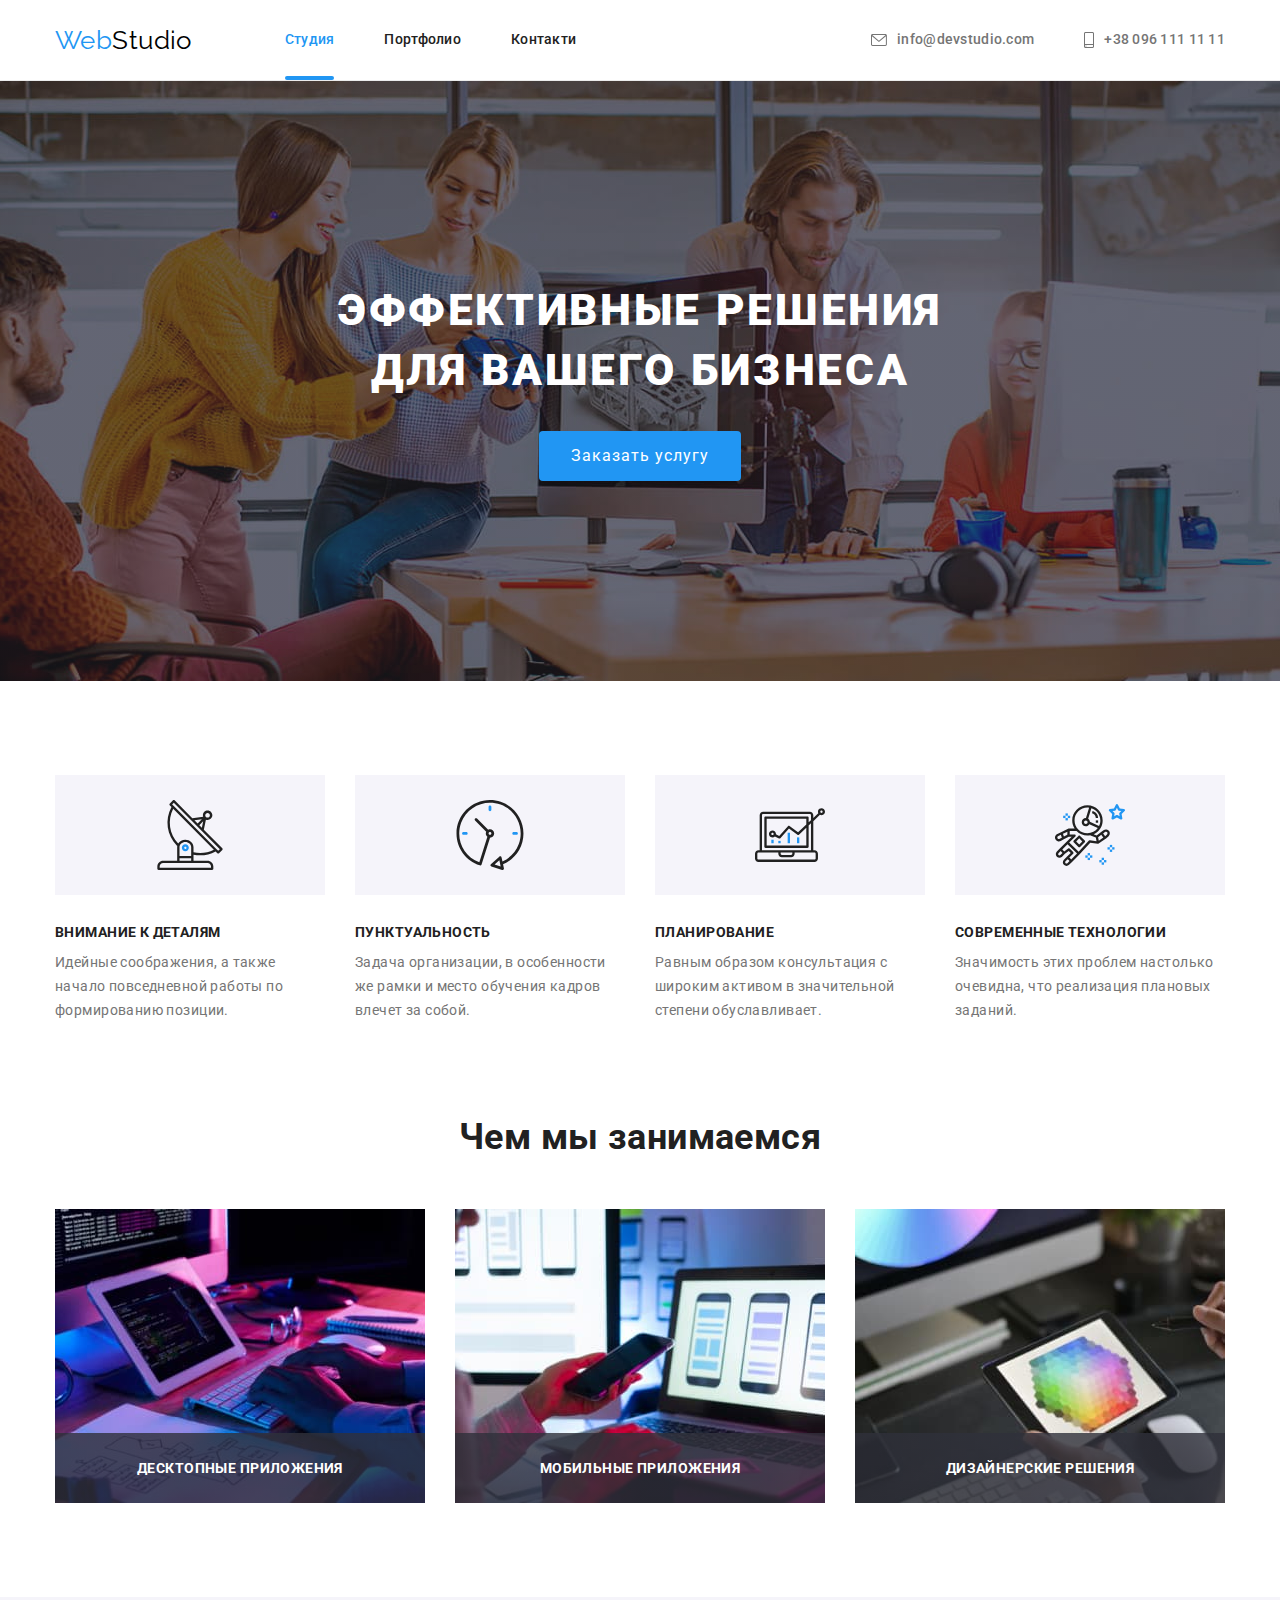
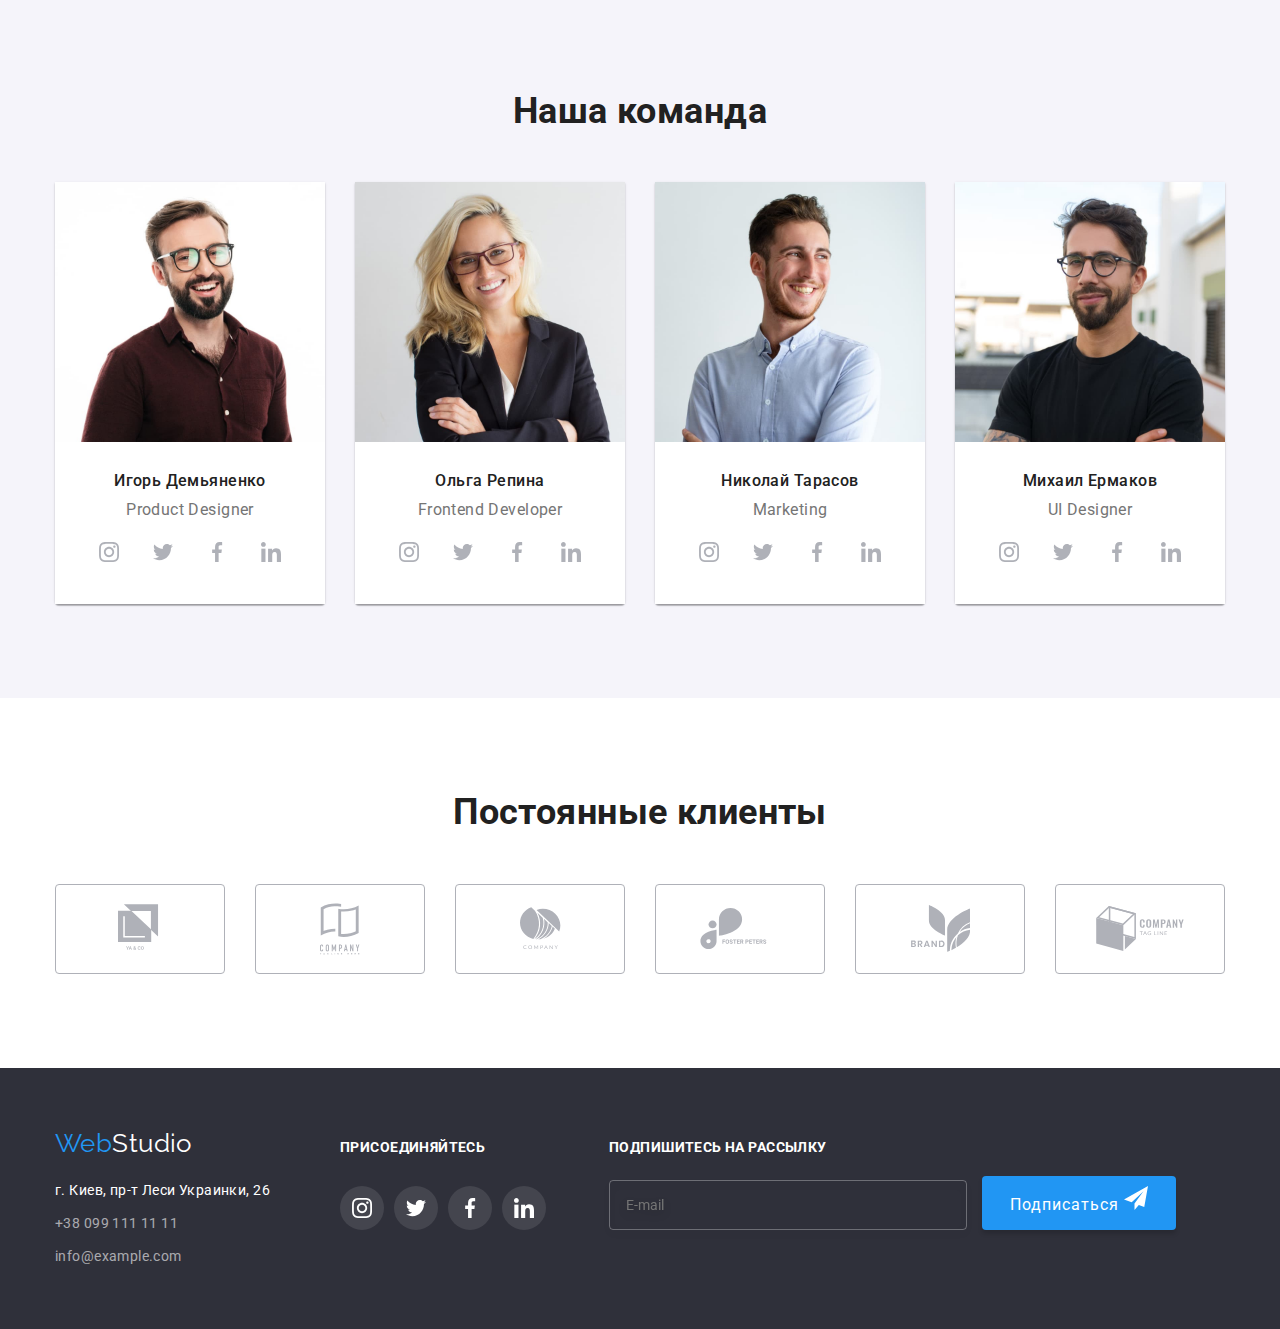
==== index.html @ 82720ec8 "ДЗ-6 проміжне" ====
<!DOCTYPE html>
<html lang="ru">
  <head>
    <meta charset="UTF-8" />
    <meta http-equiv="X-UA-Compatible" content="IE=edge" />
    <meta name="viewport" content="width=device-width, initial-scale=1.0" />
    <title>goit-markup-hw-01</title>
    <link rel="preconnect" href="https://fonts.gstatic.com" />
    <link
      href="https://fonts.googleapis.com/css2?family=Raleway:wght@700&family=Roboto:wght@400;500;700;900&display=swap"
      rel="stylesheet"
    />
    <link
      rel="stylesheet"
      href="https://cdnjs.cloudflare.com/ajax/libs/modern-normalize/1.0.0/modern-normalize.css"
    />
    <link rel="stylesheet" href="./css/styles.css" />
  </head>

  <body>
    <header class="header">
      <div class="container header-cont">
        <a href="./index.html" class="logo"
          >Web<span class="logo-span">Studio</span></a
        >
        <nav class="nav">
          <ul class="site-nav">
            <li class="item">
              <a href="./index.html" class="link current">Студия</a>
            </li>
            <li class="item">
              <a href="./portfolio.html" class="link">Портфолио</a>
            </li>
            <li class="item"><a href="" class="link">Контакти</a></li>
          </ul>
        </nav>
        <ul class="contacts-header">
          <li class="item">
            <a href="mailto:info@devstudio.com" class="mail">
              <svg class="icon-mail-svg" width="16" height="12">
                <use href="./images/svg/symbol-defs.svg#icon-mail"></use>
              </svg>
              info@devstudio.com</a
            >
          </li>
          <li class="item">
            <a href="tel:+380961111111" class="tel">
              <svg class="icon-tel-svg" width="10" height="16">
                <use href="./images/svg/symbol-defs.svg#icon-phone"></use>
              </svg>
              +38 096 111 11 11</a
            >
          </li>
        </ul>
      </div>
    </header>
    <main>
      <!--секція герой-->
      <section class="hero">
        <div class="container hero-cont">
          <h1 class="hero-title">Эффективные решения для вашего бизнеса</h1>
          <button type="button" class="button hero-btn" data-modal-open>
            Заказать услугу
          </button>
        </div>
      </section>
      <!--секція принципи роботи-->
      <section class="section principles">
        <div class="container">
          <h2 class="hidden">Принципы работы</h2>
          <ul class="principles-list">
            <li class="item anthena">
              <h3 class="section-title">Внимание к деталям</h3>
              <p>
                Идейные соображения, а также начало повседневной работы по
                формированию позиции.
              </p>
            </li>
            <li class="item clock-icon">
              <h3 class="section-title">Пунктуальность</h3>
              <p>
                Задача организации, в особенности же рамки и место обучения
                кадров влечет за собой.
              </p>
            </li>
            <li class="item diagram-icon">
              <h3 class="section-title">Планирование</h3>
              <p>
                Равным образом консультация с широким активом в значительной
                степени обуславливает.
              </p>
            </li>
            <li class="item astronaut-icon">
              <h3 class="section-title">Современные технологии</h3>
              <p>
                Значимость этих проблем настолько очевидна, что реализация
                плановых заданий.
              </p>
            </li>
          </ul>
        </div>
      </section>
      <!--секція перелік послуг-->
      <section class="section about">
        <div class="container about-cont">
          <h2 class="section-title">Чем мы занимаемся</h2>
          <ul class="list-about">
            <li class="item">
              <img
                src="./images/box-1.jpg"
                width="370"
                height="294"
                alt="Написання коду"
              />
              <div class="overlay">
                <h3 class="img-title">Десктопные приложения</h3>
              </div>
            </li>
            <li class="item">
              <img
                src="./images/box-2.jpg"
                width="370"
                height="294"
                alt="Дизайн екранів"
              />
              <div class="overlay">
                <h3 class="img-title">Мобильные приложения</h3>
              </div>
            </li>
            <li class="item">
              <img
                src="./images/box-3.jpg"
                width="370"
                height="294"
                alt="Оформлення кольором"
              />
              <div class="overlay">
                <h3 class="img-title">Дизайнерские решения</h3>
              </div>
            </li>
          </ul>
        </div>
      </section>
      <!--секція команда-->
      <section class="section-team">
        <div class="container">
          <h2 class="section-title">Наша команда</h2>
          <ul class="team-list">
            <li class="item">
              <img
                src="./images/img-1.jpg"
                width="270"
                height="260"
                alt="Игорь Демьяненко"
              />
              <div class="team-label">
                <h3 class="section-title team-title">Игорь Демьяненко</h3>
                <p lang="en">Product Designer</p>
                <ul class="list social-icons">
                  <li class="social-icons-item">
                    <a
                      href=""
                      class="social-icons-link"
                      target="_blank"
                      rel="noopener noreferrer"
                    >
                      <svg class="social-icons-svg">
                        <use
                          href="./images/svg/symbol-defs.svg#icon-instagram"
                        ></use>
                      </svg>
                    </a>
                  </li>
                  <li class="social-icons-item">
                    <a
                      href=""
                      class="social-icons-link"
                      target="_blank"
                      rel="noopener noreferrer"
                    >
                      <svg class="social-icons-svg">
                        <use
                          href="./images/svg/symbol-defs.svg#icon-twitter"
                        ></use>
                      </svg>
                    </a>
                  </li>
                  <li class="social-icons-item">
                    <a
                      href=""
                      class="social-icons-link"
                      target="_blank"
                      rel="noopener noreferrer"
                    >
                      <svg class="social-icons-svg">
                        <use
                          href="./images/svg/symbol-defs.svg#icon-facebook"
                        ></use>
                      </svg>
                    </a>
                  </li>
                  <li class="social-icons-item">
                    <a
                      href=""
                      class="social-icons-link"
                      target="_blank"
                      rel="noopener noreferrer"
                    >
                      <svg class="social-icons-svg">
                        <use
                          href="./images/svg/symbol-defs.svg#icon-linkedin"
                        ></use>
                      </svg>
                    </a>
                  </li>
                </ul>
              </div>
            </li>
            <li class="item">
              <img
                src="./images/img-2.jpg"
                width="270"
                height="260"
                alt="Ольга Репина"
              />
              <div class="team-label">
                <h3 class="section-title team-title">Ольга Репина</h3>
                <p lang="en">Frontend Developer</p>
                <ul class="list social-icons">
                  <li class="social-icons-item">
                    <a
                      href=""
                      class="social-icons-link"
                      target="_blank"
                      rel="noopener noreferrer"
                    >
                      <svg class="social-icons-svg">
                        <use
                          href="./images/svg/symbol-defs.svg#icon-instagram"
                        ></use>
                      </svg>
                    </a>
                  </li>
                  <li class="social-icons-item">
                    <a
                      href=""
                      class="social-icons-link"
                      target="_blank"
                      rel="noopener noreferrer"
                    >
                      <svg class="social-icons-svg">
                        <use
                          href="./images/svg/symbol-defs.svg#icon-twitter"
                        ></use>
                      </svg>
                    </a>
                  </li>
                  <li class="social-icons-item">
                    <a
                      href=""
                      class="social-icons-link"
                      target="_blank"
                      rel="noopener noreferrer"
                    >
                      <svg class="social-icons-svg">
                        <use
                          href="./images/svg/symbol-defs.svg#icon-facebook"
                        ></use>
                      </svg>
                    </a>
                  </li>
                  <li class="social-icons-item">
                    <a
                      href=""
                      class="social-icons-link"
                      target="_blank"
                      rel="noopener noreferrer"
                    >
                      <svg class="social-icons-svg">
                        <use
                          href="./images/svg/symbol-defs.svg#icon-linkedin"
                        ></use>
                      </svg>
                    </a>
                  </li>
                </ul>
              </div>
            </li>
            <li class="item">
              <img
                src="./images/img-3.jpg"
                width="270"
                height="260"
                alt="Николай Тарасов"
              />
              <div class="team-label">
                <h3 class="section-title team-title">Николай Тарасов</h3>
                <p lang="en">Marketing</p>
                <ul class="list social-icons">
                  <li class="social-icons-item">
                    <a
                      href=""
                      class="social-icons-link"
                      target="_blank"
                      rel="noopener noreferrer"
                    >
                      <svg class="social-icons-svg">
                        <use
                          href="./images/svg/symbol-defs.svg#icon-instagram"
                        ></use>
                      </svg>
                    </a>
                  </li>
                  <li class="social-icons-item">
                    <a
                      href=""
                      class="social-icons-link"
                      target="_blank"
                      rel="noopener noreferrer"
                    >
                      <svg class="social-icons-svg">
                        <use
                          href="./images/svg/symbol-defs.svg#icon-twitter"
                        ></use>
                      </svg>
                    </a>
                  </li>
                  <li class="social-icons-item">
                    <a
                      href=""
                      class="social-icons-link"
                      target="_blank"
                      rel="noopener noreferrer"
                    >
                      <svg class="social-icons-svg">
                        <use
                          href="./images/svg/symbol-defs.svg#icon-facebook"
                        ></use>
                      </svg>
                    </a>
                  </li>
                  <li class="social-icons-item">
                    <a
                      href=""
                      class="social-icons-link"
                      target="_blank"
                      rel="noopener noreferrer"
                    >
                      <svg class="social-icons-svg">
                        <use
                          href="./images/svg/symbol-defs.svg#icon-linkedin"
                        ></use>
                      </svg>
                    </a>
                  </li>
                </ul>
              </div>
            </li>
            <li class="item">
              <img
                src="./images/img-4.jpg"
                width="270"
                height="260"
                alt="Михаил Ермаков"
              />
              <div class="team-label">
                <h3 class="section-title team-title">Михаил Ермаков</h3>
                <p lang="en">UI Designer</p>
                <ul class="list social-icons">
                  <li class="social-icons-item">
                    <a
                      href=""
                      class="social-icons-link"
                      target="_blank"
                      rel="noopener noreferrer"
                    >
                      <svg class="social-icons-svg">
                        <use
                          href="./images/svg/symbol-defs.svg#icon-instagram"
                        ></use>
                      </svg>
                    </a>
                  </li>
                  <li class="social-icons-item">
                    <a
                      href=""
                      class="social-icons-link"
                      target="_blank"
                      rel="noopener noreferrer"
                    >
                      <svg class="social-icons-svg">
                        <use
                          href="./images/svg/symbol-defs.svg#icon-twitter"
                        ></use>
                      </svg>
                    </a>
                  </li>
                  <li class="social-icons-item">
                    <a
                      href=""
                      class="social-icons-link"
                      target="_blank"
                      rel="noopener noreferrer"
                    >
                      <svg class="social-icons-svg">
                        <use
                          href="./images/svg/symbol-defs.svg#icon-facebook"
                        ></use>
                      </svg>
                    </a>
                  </li>
                  <li class="social-icons-item">
                    <a
                      href=""
                      class="social-icons-link"
                      target="_blank"
                      rel="noopener noreferrer"
                    >
                      <svg class="social-icons-svg">
                        <use
                          href="./images/svg/symbol-defs.svg#icon-linkedin"
                        ></use>
                      </svg>
                    </a>
                  </li>
                </ul>
              </div>
            </li>
          </ul>
        </div>
      </section>
      <!--партнери-->
      <section class="partners">
        <div class="container partners-cont">
          <h2 class="section-title">Постоянные клиенты</h2>
          <ul class="partners-list">
            <li class="item">
              <a href="" class="partners-list-link">
                <svg class="icon-partners" width="44.27" height="49.23">
                  <use href="./images/svg/symbol-defs.svg#icon-logo-1"></use>
                </svg>
              </a>
            </li>
            <li class="item">
              <a href="" class="partners-list-link">
                <svg class="icon-partners" width="40" height="52">
                  <use href="./images/svg/symbol-defs.svg#icon-logo-2"></use>
                </svg>
              </a>
            </li>
            <li class="item">
              <a href="" class="partners-list-link">
                <svg class="icon-partners" width="41" height="42.6">
                  <use href="./images/svg/symbol-defs.svg#icon-logo-3"></use>
                </svg>
              </a>
            </li>
            <li class="item">
              <a href="" class="partners-list-link">
                <svg class="icon-partners" width="79.66" height="42.02">
                  <use href="./images/svg/symbol-defs.svg#icon-logo-4"></use>
                </svg>
              </a>
            </li>
            <li class="item">
              <a href="" class="partners-list-link">
                <svg class="icon-partners" width="59" height="47">
                  <use href="./images/svg/symbol-defs.svg#icon-logo-5"></use>
                </svg>
              </a>
            </li>
            <li class="item">
              <a href="" class="partners-list-link">
                <svg class="icon-partners" width="88.48" height="45.44">
                  <use href="./images/svg/symbol-defs.svg#icon-logo-6"></use>
                </svg>
              </a>
            </li>
          </ul>
        </div>
      </section>
    </main>
    <!--футер-->
    <footer class="footer">
      <div class="container footer-cont">
        <div>
          <a href="./index.html" class="logo footer-logo"
            >Web<span class="logo-span-footer">Studio</span></a
          >
          <address class="address">
            <ul class="address-list">
              <li class="item">
                <a
                  href="https://goo.gl/maps/Q8eix4cUSPxJvjgE8"
                  target="_blank"
                  rel="noopener noreferrer"
                  class="address-link office"
                  >г. Киев, пр-т Леси Украинки, 26</a
                >
              </li>
              <li class="item">
                <a href="tel:+380991111111" class="address-link"
                  >+38 099 111 11 11</a
                >
              </li>
              <li class="item">
                <a href="mailto:info@example.com" class="address-link"
                  >info@example.com</a
                >
              </li>
            </ul>
          </address>
        </div>
        <div>
          <p class="join-us">присоединяйтесь</p>
          <ul class="list social-icons socialmedia">
            <li class="social-icons-item">
              <a
                href=""
                class="social-icons-link"
                target="_blank"
                rel="noopener noreferrer"
              >
                <svg class="sm-icons-svg">
                  <use href="./images/svg/symbol-defs.svg#icon-instagram"></use>
                </svg>
              </a>
            </li>
            <li class="social-icons-item">
              <a
                href=""
                class="social-icons-link"
                target="_blank"
                rel="noopener noreferrer"
              >
                <svg class="sm-icons-svg">
                  <use href="./images/svg/symbol-defs.svg#icon-twitter"></use>
                </svg>
              </a>
            </li>
            <li class="social-icons-item">
              <a
                href=""
                class="social-icons-link"
                target="_blank"
                rel="noopener noreferrer"
              >
                <svg class="sm-icons-svg">
                  <use href="./images/svg/symbol-defs.svg#icon-facebook"></use>
                </svg>
              </a>
            </li>
            <li class="social-icons-item">
              <a
                href=""
                class="social-icons-link"
                target="_blank"
                rel="noopener noreferrer"
              >
                <svg class="sm-icons-svg">
                  <use href="./images/svg/symbol-defs.svg#icon-linkedin"></use>
                </svg>
              </a>
            </li>
          </ul>
        </div>
        <div class="subscribe">
          <form
            class="subscribe-form"
            name="join_us_form"
            autocomplete="on"
            novalidate
          >
            <label class="subscribe-label join-us" for="e-mail" id="email"
              >Подпишитесь на рассылку</label
            >
            <div>
              <input
                class="subscribe-input"
                type="email"
                name="email"
                placeholder="E-mail"
              />

              <button type="submit" class="button hero-btn send-btn">
                Подписаться
                <svg class="send-svg">
                  <use href="./images/svg/symbol-defs.svg#icon-send"></use>
                </svg>
              </button>
            </div>
          </form>
        </div>
      </div>
    </footer>
    <div class="backdrop is-hidden" data-modal>
      <div class="modal">
        <form class="modal-form" name="order_form" autocomplete="on" novalidate>
          <button class="modal-btn-close" data-modal-close>
            <svg class="close-icons-svg">
              <use href="./images/svg/symbol-defs.svg#icon-close-black"></use>
            </svg>
          </button>

          <h3 class="modal-title">Оставьте свои данные, мы вам перезвоним</h3>
          <label class="modal-label" id="user_name"> Имя </label>
          <svg class="modal-icons-svg name-svg">
            <use href="./images/svg/symbol-defs.svg#icon-person"></use>
          </svg>
          <input type="text" name="user_name" />
          <label class="modal-label" id="tel_form"> Телефон </label>
          <input type="tel" name="tel_form" pattern="[0-9]{10}" />

          <svg class="modal-icons-svg phone-modal">
            <use href="./images/svg/symbol-defs.svg#icon-phone-modal"></use>
          </svg>

          <label class="modal-label" id="email_form"> Почта </label>
          <input type="email" name="email_form" />
          <svg class="modal-icons-svg mail-modal">
            <use href="./images/svg/symbol-defs.svg#icon-mail-modal"></use>
          </svg>

          <label class="modal-label" id="text_form"> Комментарий </label>
          <textarea
            name="text_form"
            placeholder="Введите текст"
            class="textarea"
          ></textarea>

          <svg class="check-icons-svg">
            <use href="./images/svg/symbol-defs.svg#icon-check"></use>
          </svg>
          <input type="checkbox" />
          <p>Соглашаюсь с рассылкой и принимаю</p>
          <a href="" target="_blank" rel="noopener noreferrer"
            >Условия договора</a
          >

          <button type="submit" class="button hero-btn">Отправить</button>
        </form>
      </div>
    </div>
    <script src="./modal.js"></script>
  </body>
</html>
---- css/styles.css ----
/* основний колір фону #ffffff*/
/*  колір тексту заголовків #212121 */
/*  колір тексту абзаців #757575 */
/* акцентні кольори: блакитний- #2196F3; білий-#FFFFFF */
/* футер - background: #2F303A; */
/* команда, кнопки фільтру- background: #F5F4FA */
/* рамки- border: 1px solid #EEEEEE; */
/*герой - background: #C4C4C4;*/
:root {
  --primary-text-color: #757575;
  --hero-bg-color: #c4c4c4;
  --title-text-color: #212121;
  --accent-color: #2196f3;
  --white-color: #ffffff;
  --secondary-bg-color: #f5f4fa;
  --darck-bg-color: #2f303a;
  --icon-color: #afb1b8;

  --main-font: "Roboto", sans-serif;
  --logo-font: "Raleway", sans-serif;
}

html {
  box-sizing: border-box;
}
*,
* ::before,
* ::after {
  box-sizing: inherit;
}
body {
  background: var(--white-color);
  color: var(--primary-text-color);
  font-family: var(--main-font);
  font-size: 14px;
  line-height: 1.71;
  letter-spacing: 0.03em;
  margin: 0;
}
ul {
  list-style: none;
}
button {
  cursor: pointer;
}
h1,
h2,
h3,
h4,
h5,
h6,
p,
ul {
  margin: 0;
}
img {
  display: block;
  max-width: 100%;
  height: auto;
}
.hidden {
  visibility: hidden;
  height: 0;
}
.container {
  width: 1200px;
  padding-right: 15px;
  padding-left: 15px;
  margin-left: auto;
  margin-right: auto;
}
/* site-nav */

.header {
  border: 1px solid #ececec;
  border-top: none;
  border-left: none;
  border-right: none;
}
.header-cont {
  align-items: center;
}

.header-cont,
.site-nav {
  display: flex;
}
.site-nav,
.contacts-header {
  padding-inline-start: 0px;
}

.site-nav .link {
  display: block;
  padding-top: 32px;
  padding-bottom: 32px;
  position: relative;

  transition: color 250ms cubic-bezier(0.4, 0, 0.2, 1);

  color: var(--title-text-color);
  text-decoration: none;
  font-weight: 500;
  font-size: 14px;
  line-height: 1.14;
  letter-spacing: 0.02em;
}
.site-nav .link:hover,
.site-nav .link:focus {
  color: var(--accent-color);
}
.site-nav .link.current::after {
  content: "";
  display: block;
  width: 100%;
  height: 4px;
  position: absolute;
  left: 0;
  bottom: 0;
  background: var(--accent-color);
  border-radius: 2px;
}
.site-nav .link.current {
  color: var(--accent-color);
}
.site-nav .item + .item,
.contacts-header .item + .item {
  margin-left: 50px;
}
.logo {
  padding-top: 24px;
  padding-bottom: 24px;
  margin-right: 93px;
  display: block;

  font-family: var(--logo-font);
  font-size: 26px;
  line-height: 1.19;
  color: var(--accent-color);
  text-decoration: none;
}
.logo-span {
  color: #000000;
}
.contacts-header {
  display: flex;
  margin-left: auto;
}

.mail,
.tel {
  display: flex;
  align-items: center;
  padding-top: 32px;
  padding-bottom: 32px;

  transition: color 250ms cubic-bezier(0.4, 0, 0.2, 1);

  color: var(--primary-text-color);
  text-decoration: none;
  font-weight: 500;
  font-size: 14px;
  line-height: 1.14;
  letter-spacing: 0.02em;
}
.tel:hover,
.tel:focus,
.mail:hover,
.mail:focus {
  color: var(--accent-color);
}

.icon-tel-svg,
.icon-mail-svg {
  object-position: bottom;
  margin-right: 10px;
  fill: currentColor;
}
/* hero */

.hero {
  padding-top: 200px;
  padding-bottom: 200px;

  margin-left: auto;
  margin-right: auto;

  background: var(--hero-bg-color);
  color: var(--white-color);
  text-align: center;

  max-width: 1600px;
  height: 600px;

  background-image: linear-gradient(
      rgba(47, 48, 58, 0.4),
      rgba(47, 48, 58, 0.4)
    ),
    url(../images/bg-img/hero-img.jpg);
  background-repeat: no-repeat;
  background-position: center;
}

/*.hero-cont {
  align-items: center;
}*/

.hero-title {
  width: 696px;
  margin-left: auto;
  margin-right: auto;
  margin-bottom: 30px;

  font-weight: 900;
  font-size: 44px;
  line-height: 1.36;
  letter-spacing: 0.06em;
  text-transform: uppercase;
}
.hero-btn {
  margin-left: auto;
  margin-right: auto;

  border: none;
  border-radius: 4px;
  overflow: hidden;
  box-shadow: 0px 4px 4px rgba(0, 0, 0, 0.15);
  padding: 10px 32px;

  background-color: var(--accent-color);
  font-size: 16px;
  line-height: 1.87;
  text-align: center;
  letter-spacing: 0.06em;
  color: var(--white-color);
}
/* main */

.section-title {
  margin-bottom: 50px;

  color: var(--title-text-color);
  font-size: 36px;
  line-height: 1.16;
  text-align: center;
}

/* section-principles*/
.principles {
  padding-top: 94px;
  padding-bottom: 94px;
}

.principles .section-title {
  margin-bottom: 10px;

  font-size: 14px;
  line-height: 1.14;
  text-transform: uppercase;
  text-align: left;
}
.principles-list {
  display: flex;
  padding-inline-start: 0px;
}
.principles-list .item {
  width: 270px;
}
.principles-list .item + .item {
  margin-left: 30px;
}

.principles-list .item::before {
  content: "";
  display: block;

  background-size: contain;
  background-position: center;
  background-repeat: no-repeat;
  width: 270px;
  height: 120px;
  background-size: 70px;
  margin-bottom: 30px;
  background-color: var(--secondary-bg-color);
}
.anthena::before {
  background-image: url(../images/svg/antenna-icon.svg);
}
.clock-icon::before {
  background-image: url(../images/svg/clock-icon.svg);
}

.diagram-icon::before {
  background-image: url(../images/svg/diagram-icon.svg);
}
.astronaut-icon::before {
  background-image: url(../images/svg/astronaut-icon.svg);
}
/* section-about*/
.about {
  padding-top: 0;
  padding-bottom: 94px;
}
.list-about {
  display: flex;
  padding-inline-start: 0px;
}

.list-about .item + .item {
  margin-left: 30px;
}
.list-about .item {
  position: relative;
}
.img-title {
  padding-top: 27px;
  padding-bottom: 27px;

  font-weight: bold;
  font-size: 14px;
  line-height: 16px;
  text-align: center;
  letter-spacing: 0.03em;
  text-transform: uppercase;

  color: #ffffff;
}
.overlay {
  display: flex;
  align-items: center;
  justify-content: center;
  position: absolute;
  bottom: 0;
  left: 0;

  background: linear-gradient(rgba(47, 48, 58, 0.8), rgba(47, 48, 58, 0.8));

  width: 100%;
  height: 70px;
}
/* section-team */
.section-team {
  padding-top: 94px;
  padding-bottom: 94px;

  background-color: var(--secondary-bg-color);
  font-size: 16px;
  line-height: 1.18;
  text-align: center;
}
.team-list {
  display: flex;
  padding-inline-start: 0px;
}
.team-list .item {
  width: 270px;
  box-shadow: 0px 1px 3px rgba(0, 0, 0, 0.12), 0px 1px 1px rgba(0, 0, 0, 0.14),
    0px 2px 1px rgba(0, 0, 0, 0.2);
  border-radius: 0px 0px 4px 4px;
}

.team-list .item + .item {
  margin-left: 30px;
}
.team-title {
  margin-bottom: 10px;

  font-weight: 500;
  font-size: 16px;
  line-height: 1.18;
}
.team-list .section-title {
  margin-bottom: 10px;
}
.team-label {
  padding: 30px;

  background-color: var(--white-color);
}
.social-icons {
  display: inline-flex;
  padding-left: 0;
  margin-top: 10px;
}

.social-icons-item:not(:last-child) {
  margin-right: 10px;
}

.social-icons-link {
  display: flex;
  align-items: center;
  justify-content: center;
  width: 44px;
  height: 44px;
  border-radius: 50%;
  color: var(--icon-color);

  transition: background-color 250ms cubic-bezier(0.4, 0, 0.2, 1),
    color 250ms cubic-bezier(0.4, 0, 0.2, 1);
}
.social-icons-link:hover,
.social-icons-link:focus {
  background-color: var(--accent-color);
  color: var(--white-color);
}

/*.social-icons-link:hover .social-icons-svg,
.social-icons-link:focus .social-icons-svg {
  fill: var(--white-color);
}*/

.social-icons-svg {
  width: 20px;
  height: 20px;
  fill: currentColor;
}

/*partners*/
.partners {
  padding-top: 94px;
  padding-bottom: 94px;
}

.partners-list {
  display: flex;
  justify-content: center;
  padding-left: 0;
  align-items: center;
}

.partners-list .item:not(:last-child) {
  margin-right: 30px;
}

.partners-list-link {
  display: flex;
  align-items: center;
  justify-content: center;
  border: 1px solid var(--icon-color);
  box-sizing: border-box;
  border-radius: 4px;
  width: 170px;
  height: 90px;

  color: var(--icon-color);

  transition: color 250ms cubic-bezier(0.4, 0, 0.2, 1),
    border-color 250ms cubic-bezier(0.4, 0, 0.2, 1);
}

/*.partners-list-link:hover .icon-partners,
.partners-list-link:focus .icon-partners {
  fill: var(--accent-color);
}*/

.partners-list-link:hover,
.partners-list-link:focus {
  border-color: var(--accent-color);
  color: var(--accent-color);
}
/*.icon-partners {
  fill: var(--icon-color);
}*/
.icon-partners {
  fill: currentColor;
}
/* footer */
.footer-cont {
  display: flex;
  align-items: baseline;
}
.footer {
  padding-top: 60px;
  padding-bottom: 60px;

  background-color: var(--darck-bg-color);
}
.footer-logo {
  margin-right: 0;
  padding-top: 0px;
  padding-bottom: 0px;
}
.logo-span-footer {
  color: var(--white-color);
}
.address-list {
  display: flex;
  flex-direction: column;
  align-items: left;
  padding-left: 0;
  margin-top: 20px;
}
.address-list .item {
  margin-bottom: 9px;
}
.address-list .item:last-child {
  margin-bottom: 0px;
}
.address-list .address-link {
  color: rgba(255, 255, 255, 0.6);
  font-style: normal;
  text-decoration: none;
}
.address-link.office {
  color: var(--white-color);
}
.address-link {
  transition: color 250ms cubic-bezier(0.4, 0, 0.2, 1);
}
.address-link:hover,
.address-link:focus {
  color: var(--accent-color);
}
.socialmedia {
  margin-left: 70px;
  margin-right: 63px;
  padding-left: 0;
}
.socialmedia .social-icons-link {
  background-color: rgba(255, 255, 255, 0.1);
  transition: background-color 250ms cubic-bezier(0.4, 0, 0.2, 1);
}
.socialmedia .social-icons-link:hover,
.socialmedia .social-icons-link:focus {
  background-color: var(--accent-color);
}
.socialmedia .sm-icons-svg {
  fill: var(--white-color);
  width: 20px;
  height: 20px;
}

.join-us {
  margin-left: 70px;
  padding-left: 0;
  margin-bottom: 20px;

  font-weight: bold;
  font-size: 14px;
  line-height: 1.14;
  text-transform: uppercase;
  font-style: normal;
  color: var(--white-color);
}
.subscribe-input {
  width: 358px;
  height: 50px;
  margin: 0;
  margin-right: 12px;
  padding: 15px 16px 15px 16px;
  min-width: 358px;

  background: transparent;

  border: 1px solid rgba(255, 255, 255, 0.3);
  box-sizing: border-box;
  filter: drop-shadow(0px 4px 4px rgba(0, 0, 0, 0.15));
  border-radius: 4px;
}

.subscribe-label {
  margin-left: 0;
  display: flex;
  justify-content: space-between;
  align-items: center;
}
.send-btn {
  align-items: center;
  padding: 10px 28px 10px 28px;
}
.send-svg {
  object-position: bottom;
  width: 24px;
  height: 24px;
}
/* portfoio page */
.portfolio {
  font-size: 16px;
  line-height: 1.87;

  padding-top: 94px;
  padding-bottom: 94px;
}
.portfolio .section-title {
  text-align: left;
  font-size: 18px;
  line-height: 2;
  letter-spacing: 0.06em;
  font-style: normal;
  text-decoration: none;
}
.filter-list {
  display: flex;
  justify-content: center;
  margin-bottom: 50px;
  padding-left: 0;
}

.filter-list .item + .item {
  margin-left: 8px;
}

.filter-btn {
  border: none;
  border-radius: 4px;
  overflow: hidden;
  box-shadow: none;
  padding: 6px 22px;

  transition: background-color 250ms cubic-bezier(0.4, 0, 0.2, 1),
    color 250ms cubic-bezier(0.4, 0, 0.2, 1),
    box-shadow 250ms cubic-bezier(0.4, 0, 0.2, 1);

  color: var(--title-text-color);
  background: var(--secondary-bg-color);
  font-weight: 500;
  line-height: 1.62;
  text-align: center;
}
.filter-btn:hover,
.filter-btn:focus {
  background-color: var(--accent-color);
  color: var(--white-color);
  box-shadow: 0px 3px 1px rgba(0, 0, 0, 0.1), 0px 1px 2px rgba(0, 0, 0, 0.08),
    0px 2px 2px rgba(0, 0, 0, 0.12);
}
.all {
  background-color: var(--accent-color);
  color: var(--white-color);
}
.portfolio-list {
  display: flex;
  flex-wrap: wrap;
  padding-left: 0;
  margin-right: -30px;
  margin-bottom: -30px;
}
.flex-element {
  margin-right: 30px;
  margin-bottom: 30px;
  flex-basis: calc (100% / 3 - 30px);
  width: 370px;
  border: 1px solid #eeeeee;
}
.flex-element:nth-child(3n) {
  margin-right: 0px;
}

.flex-element:nth-last-child(-n + 3) {
  margin-bottom: 0px;
}
.portfolio-link {
  display: block;

  position: relative;

  transition: box-shadow 250ms cubic-bezier(0.4, 0, 0.2, 1);

  font-style: normal;
  text-decoration: none;
  color: var(--primary-text-color);
}
.portfolio-link:hover,
.portfolio-link:focus {
  box-shadow: 0px 1px 1px rgba(0, 0, 0, 0.12), 0px 4px 4px rgba(0, 0, 0, 0.06),
    1px 4px 6px rgba(0, 0, 0, 0.16);
}
.label {
  padding: 20px 24px;
}

.portfolio-list .section-title {
  margin-bottom: 4px;
}

.portfolio-list img {
  display: block;
}

.pf-overlay {
  position: relative;
  overflow: hidden;
}

.text-overlay {
  display: block;
  position: absolute;
  opacity: 0;
  top: 0;
  left: 0;
  transform: translateY(100%);
  transition: transform 250ms ease;

  width: 100%;
  height: 294px;
  padding: 63px 24px;

  font-size: 18px;
  line-height: 1.56;
  letter-spacing: 0.03em;

  color: var(--white-color);
  background-color: rgba(33, 150, 243, 0.9);
}

.portfolio-link:hover .text-overlay,
.portfolio-link:focus .text-overlay {
  opacity: 1;
  transform: translateY(0);
}
.backdrop {
  position: fixed;
  top: 0;
  left: 0;
  width: 100%;
  height: 100%;
  overflow: auto;
  background-color: rgba(0, 0, 0, 0.2);

  transition-duration: 1500ms;
  transition-timing-function: cubic-bezier(0.4, 0, 0.2, 1);
}

.is-hidden {
  opacity: 0;
  visibility: hidden;
  pointer-events: none;
}

.modal {
  display: flex;
  position: absolute;
  top: 50%;
  left: 50%;
  transform: translate(-50%, -50%);
  width: 100%;
  max-width: 528px;
  min-height: 581px;
  background-color: var(--white-color);
  box-shadow: 0px 1px 3px rgba(0, 0, 0, 0.12), 0px 1px 1px rgba(0, 0, 0, 0.14),
    0px 2px 1px rgba(0, 0, 0, 0.2);
  border-radius: 4px;
}

.modal-form {
  display: flex;
  flex-direction: column;
}
.modal-title {
  margin-bottom: 12px;
  font-weight: bold;
  font-size: 20px;
  line-height: 1.15;
  letter-spacing: 0.03em;
  text-align: center;
  color: var(--title-text-color);
}
.modal-btn-close {
  position: absolute;
  top: 8px;
  right: 8px;
  width: 30px;
  height: 30px;
  border-radius: 50%;
  background: var(--white-color);
  border: 1px solid rgba(0, 0, 0, 0.1);
  display: flex;
  align-items: center;
  justify-content: center;
}
.close-icons-svg {
  object-position: bottom;
  fill: #000000;
  width: 18px;
  height: 18px;
}

.modal-icons-svg {
  fill: var(--title-text-color);
}

.modal-label {
  margin-bottom: 4px;
  font-weight: 500;
  font-size: 12px;
  line-height: 1.16;
  letter-spacing: 0.01em;
}

.name-svg {
  width: 12px;
  height: 12px;
}

.phone-modal {
  width: 13px;
  height: 13px;
}
.mail-modal {
  width: 15px;
  height: 12px;
}
.check-icons-svg {
  width: 11px;
  height: 8px;
}

.textarea {
  resize: none;
}
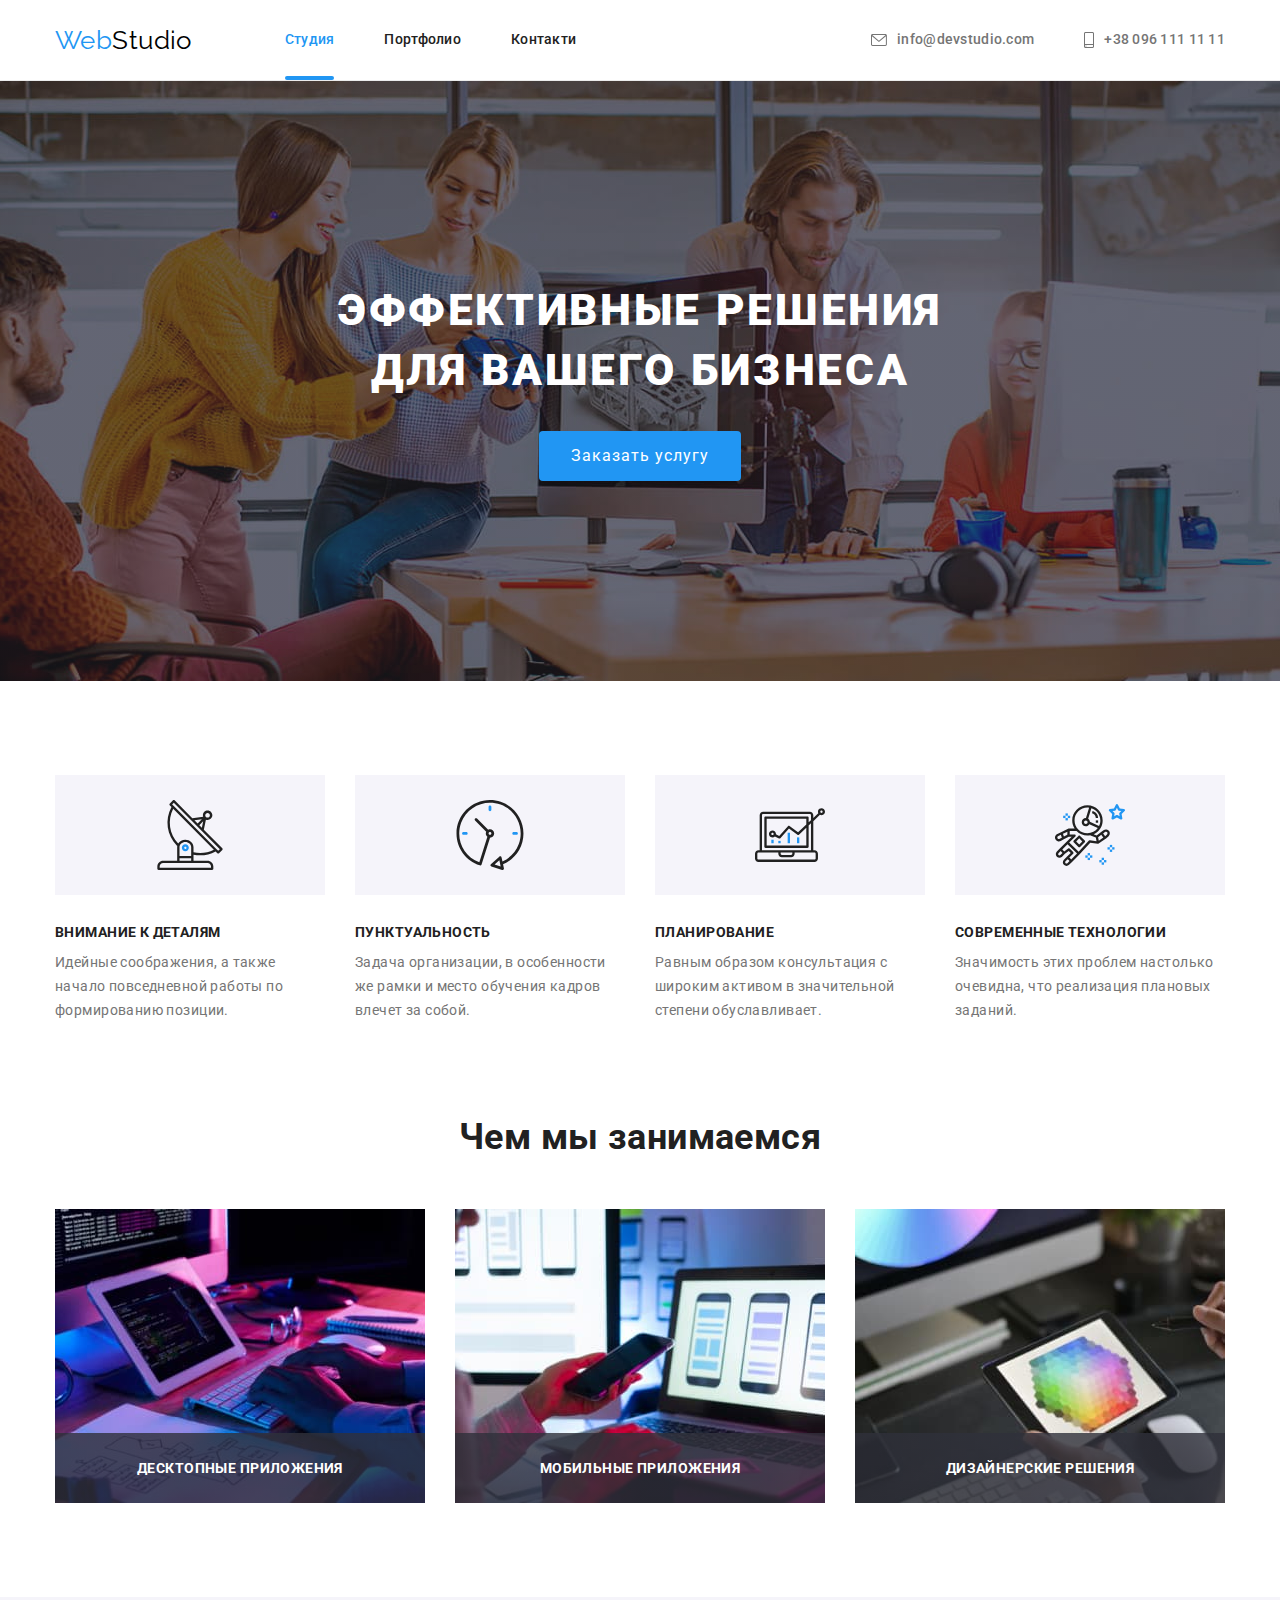
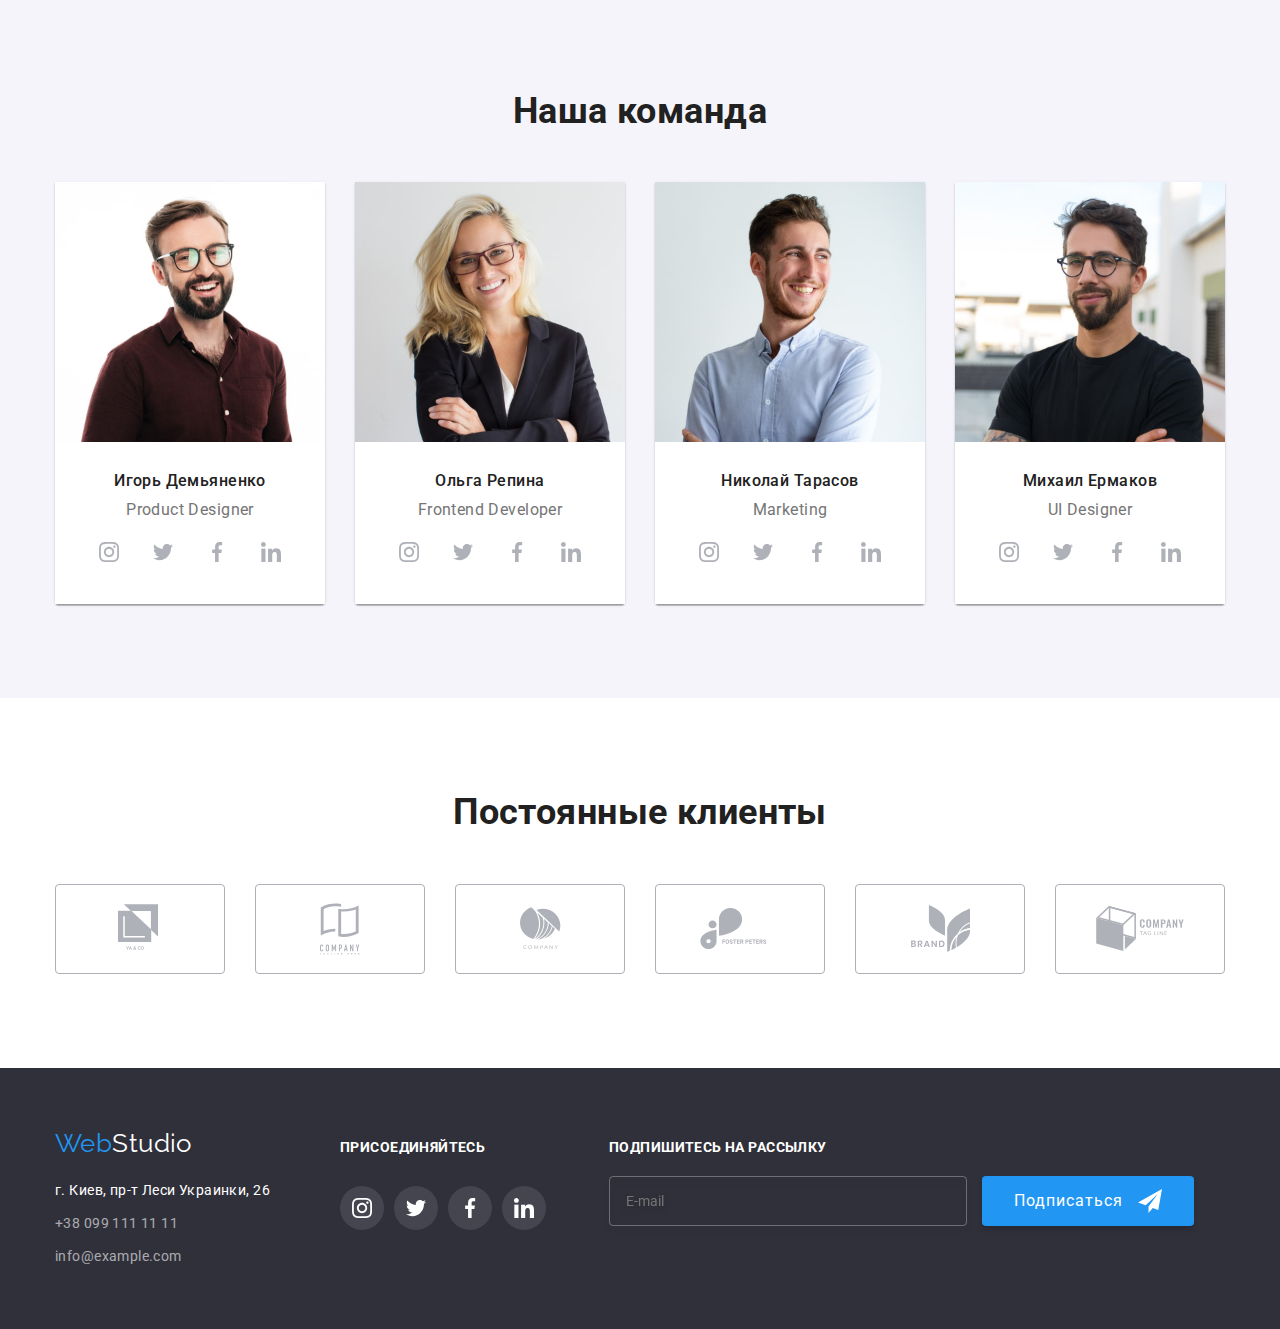
==== commit 12a82c95: "ДЗ готово" ====
--- a/index.html
+++ b/index.html
@@ -571,7 +571,7 @@
             autocomplete="on"
             novalidate
           >
-            <label class="subscribe-label join-us" for="e-mail" id="email"
+            <label class="subscribe-label join-us" for="e-mail"
               >Подпишитесь на рассылку</label
             >
             <div>
@@ -579,6 +579,7 @@
                 class="subscribe-input"
                 type="email"
                 name="email"
+                id="e-mail"
                 placeholder="E-mail"
               />
 
@@ -603,40 +604,75 @@
           </button>
 
           <h3 class="modal-title">Оставьте свои данные, мы вам перезвоним</h3>
-          <label class="modal-label" id="user_name"> Имя </label>
-          <svg class="modal-icons-svg name-svg">
-            <use href="./images/svg/symbol-defs.svg#icon-person"></use>
-          </svg>
-          <input type="text" name="user_name" />
-          <label class="modal-label" id="tel_form"> Телефон </label>
-          <input type="tel" name="tel_form" pattern="[0-9]{10}" />
+          <label class="modal-label" for="user_name"> Имя </label>
+          <div class="inputs">
+            <input
+              class="input"
+              type="text"
+              name="user_name"
+              id="user_name"
+              pattern="^[a-zA-ZА-Яа-яЁё\s]+$"
+            />
+            <svg class="modal-icons-svg name-svg">
+              <use href="./images/svg/symbol-defs.svg#icon-person"></use>
+            </svg>
+          </div>
+          <label class="modal-label" for="tel_form"> Телефон </label>
+          <div class="inputs">
+            <input
+              class="input"
+              type="tel"
+              name="tel_form"
+              id="tel_form"
+              pattern="[0-9]{10}"
+            />
 
-          <svg class="modal-icons-svg phone-modal">
-            <use href="./images/svg/symbol-defs.svg#icon-phone-modal"></use>
-          </svg>
-
-          <label class="modal-label" id="email_form"> Почта </label>
-          <input type="email" name="email_form" />
-          <svg class="modal-icons-svg mail-modal">
-            <use href="./images/svg/symbol-defs.svg#icon-mail-modal"></use>
-          </svg>
-
-          <label class="modal-label" id="text_form"> Комментарий </label>
-          <textarea
-            name="text_form"
-            placeholder="Введите текст"
-            class="textarea"
-          ></textarea>
-
-          <svg class="check-icons-svg">
+            <svg class="modal-icons-svg phone-modal">
+              <use href="./images/svg/symbol-defs.svg#icon-phone-modal"></use>
+            </svg>
+          </div>
+          <label class="modal-label" for="email_form"> Почта </label>
+          <div class="inputs textarea-cont">
+            <input
+              class="input"
+              type="email"
+              name="email_form"
+              id="email_form"
+            />
+            <svg class="modal-icons-svg mail-modal">
+              <use href="./images/svg/symbol-defs.svg#icon-mail-modal"></use>
+            </svg>
+          </div>
+          <label class="modal-label" for="text_form"> Комментарий </label>
+          <div class="inputs">
+            <textarea
+              class="textarea input"
+              id="text_form"
+              name="text_form"
+              placeholder="Введите текст"
+            ></textarea>
+          </div>
+          <!--<svg class="check-icons-svg">
             <use href="./images/svg/symbol-defs.svg#icon-check"></use>
-          </svg>
-          <input type="checkbox" />
-          <p>Соглашаюсь с рассылкой и принимаю</p>
-          <a href="" target="_blank" rel="noopener noreferrer"
-            >Условия договора</a
-          >
-
+          </svg>-->
+          <div class="checkbox-cont">
+            <input
+              type="checkbox"
+              name="user-checkbox"
+              class="checkbox is-hidden"
+              id="checkbox"
+            />
+            <label class="checkbox-label" for="checkbox"
+              >Соглашаюсь с рассылкой и принимаю
+              <a
+                href="#"
+                class="checkbox-link"
+                target="_blank"
+                rel="noopener noreferrer"
+                >Условия договора</a
+              ></label
+            >
+          </div>
           <button type="submit" class="button hero-btn">Отправить</button>
         </form>
       </div>
--- a/css/styles.css
+++ b/css/styles.css
@@ -543,6 +543,10 @@
   font-style: normal;
   color: var(--white-color);
 }
+.subscribe {
+  display: block;
+}
+
 .subscribe-input {
   width: 358px;
   height: 50px;
@@ -566,13 +570,15 @@
   align-items: center;
 }
 .send-btn {
+  display: inline-block;
   align-items: center;
-  padding: 10px 28px 10px 28px;
+  justify-content: center;
 }
 .send-svg {
-  object-position: bottom;
   width: 24px;
   height: 24px;
+  margin-left: 10px;
+  vertical-align: middle;
 }
 /* portfoio page */
 .portfolio {
@@ -709,6 +715,8 @@
   opacity: 1;
   transform: translateY(0);
 }
+
+/*modal*/
 .backdrop {
   position: fixed;
   top: 0;
@@ -718,8 +726,7 @@
   overflow: auto;
   background-color: rgba(0, 0, 0, 0.2);
 
-  transition-duration: 1500ms;
-  transition-timing-function: cubic-bezier(0.4, 0, 0.2, 1);
+  transition: 250ms cubic-bezier(0.4, 0, 0.2, 1);
 }
 
 .is-hidden {
@@ -746,6 +753,8 @@
 .modal-form {
   display: flex;
   flex-direction: column;
+  justify-content: center;
+  margin: auto;
 }
 .modal-title {
   margin-bottom: 12px;
@@ -768,16 +777,49 @@
   display: flex;
   align-items: center;
   justify-content: center;
+  color: #000000;
+  transition: color 250ms cubic-bezier(0.4, 0, 0.2, 1);
 }
 .close-icons-svg {
   object-position: bottom;
-  fill: #000000;
+  fill: currentColor;
   width: 18px;
   height: 18px;
 }
 
 .modal-icons-svg {
   fill: var(--title-text-color);
+}
+.modal-btn-close:hover,
+.modal-btn-close:focus {
+  color: var(--accent-color);
+}
+
+.inputs {
+  position: relative;
+  margin-bottom: 10px;
+  color: #000000;
+  transition: color 250ms cubic-bezier(0.4, 0, 0.2, 1);
+}
+.inputs:hover,
+.inputs:focus {
+  color: var(--accent-color);
+}
+
+.input {
+  width: 448px;
+  height: 40px;
+
+  box-sizing: border-box;
+  border-radius: 4px;
+  padding-left: 42px;
+
+  border: 1px solid rgba(33, 33, 33, 0.2);
+  transition: border-color 250ms cubic-bezier(0.4, 0, 0.2, 1);
+}
+.input:hover,
+.input:focus {
+  border-color: var(--accent-color);
 }
 
 .modal-label {
@@ -786,6 +828,14 @@
   font-size: 12px;
   line-height: 1.16;
   letter-spacing: 0.01em;
+  color: var(--primary-text-color);
+}
+.modal-icons-svg {
+  fill: currentColor;
+  position: absolute;
+  left: 15px;
+  top: 50%;
+  transform: translatey(-50%);
 }
 
 .name-svg {
@@ -801,11 +851,57 @@
   width: 15px;
   height: 12px;
 }
-.check-icons-svg {
+/*.check-icons-svg {
   width: 11px;
   height: 8px;
-}
+}*/
 
 .textarea {
+  padding: 12px 16px;
   resize: none;
-}
+  width: 448px;
+  height: 120px;
+}
+.textarea::placeholder {
+  font-size: 14px;
+  line-height: 16px;
+  letter-spacing: 0.01em;
+
+  color: rgba(117, 117, 117, 0.5);
+}
+.checkbox-cont {
+  display: flex;
+  height: 24px;
+  margin-bottom: 30px;
+  justify-content: center;
+  align-items: baseline;
+}
+.checkbox-label {
+  margin-bottom: 30px;
+  color: var(--primary-text-color);
+}
+
+.checkbox-label::before {
+  content: "";
+  display: inline-block;
+  align-items: baseline;
+  margin-right: 8px;
+  width: 16px;
+  height: 16px;
+  border: 1px solid var(--title-text-color);
+  border-radius: 3px;
+  transform: translatey(20%);
+}
+
+.checkbox:checked + .checkbox-label::before {
+  background-image: url(../images/svg/check.svg);
+  background-repeat: no-repeat;
+  background-position: center;
+  background-size: contain;
+  background-color: var(--accent-color);
+  border-color: var(--accent-color);
+}
+
+.checkbox-link {
+  color: var(--accent-color);
+}
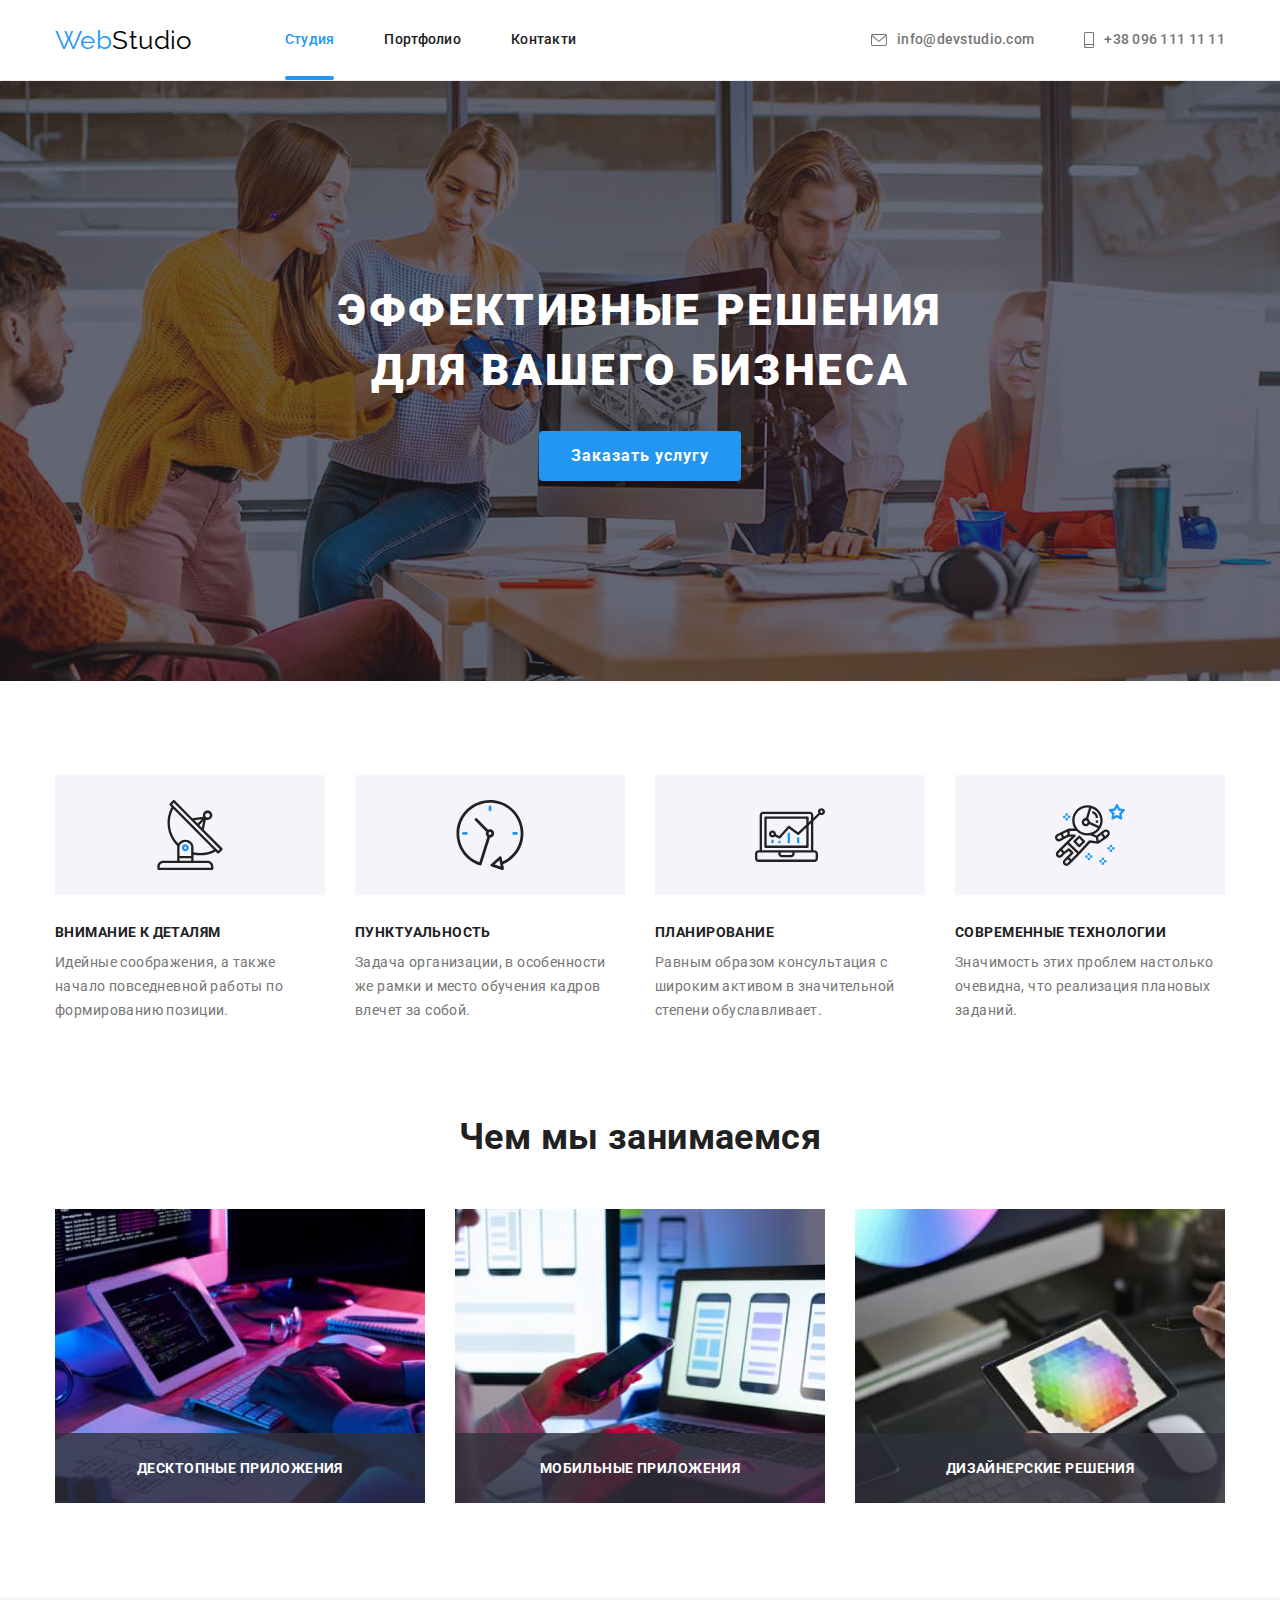
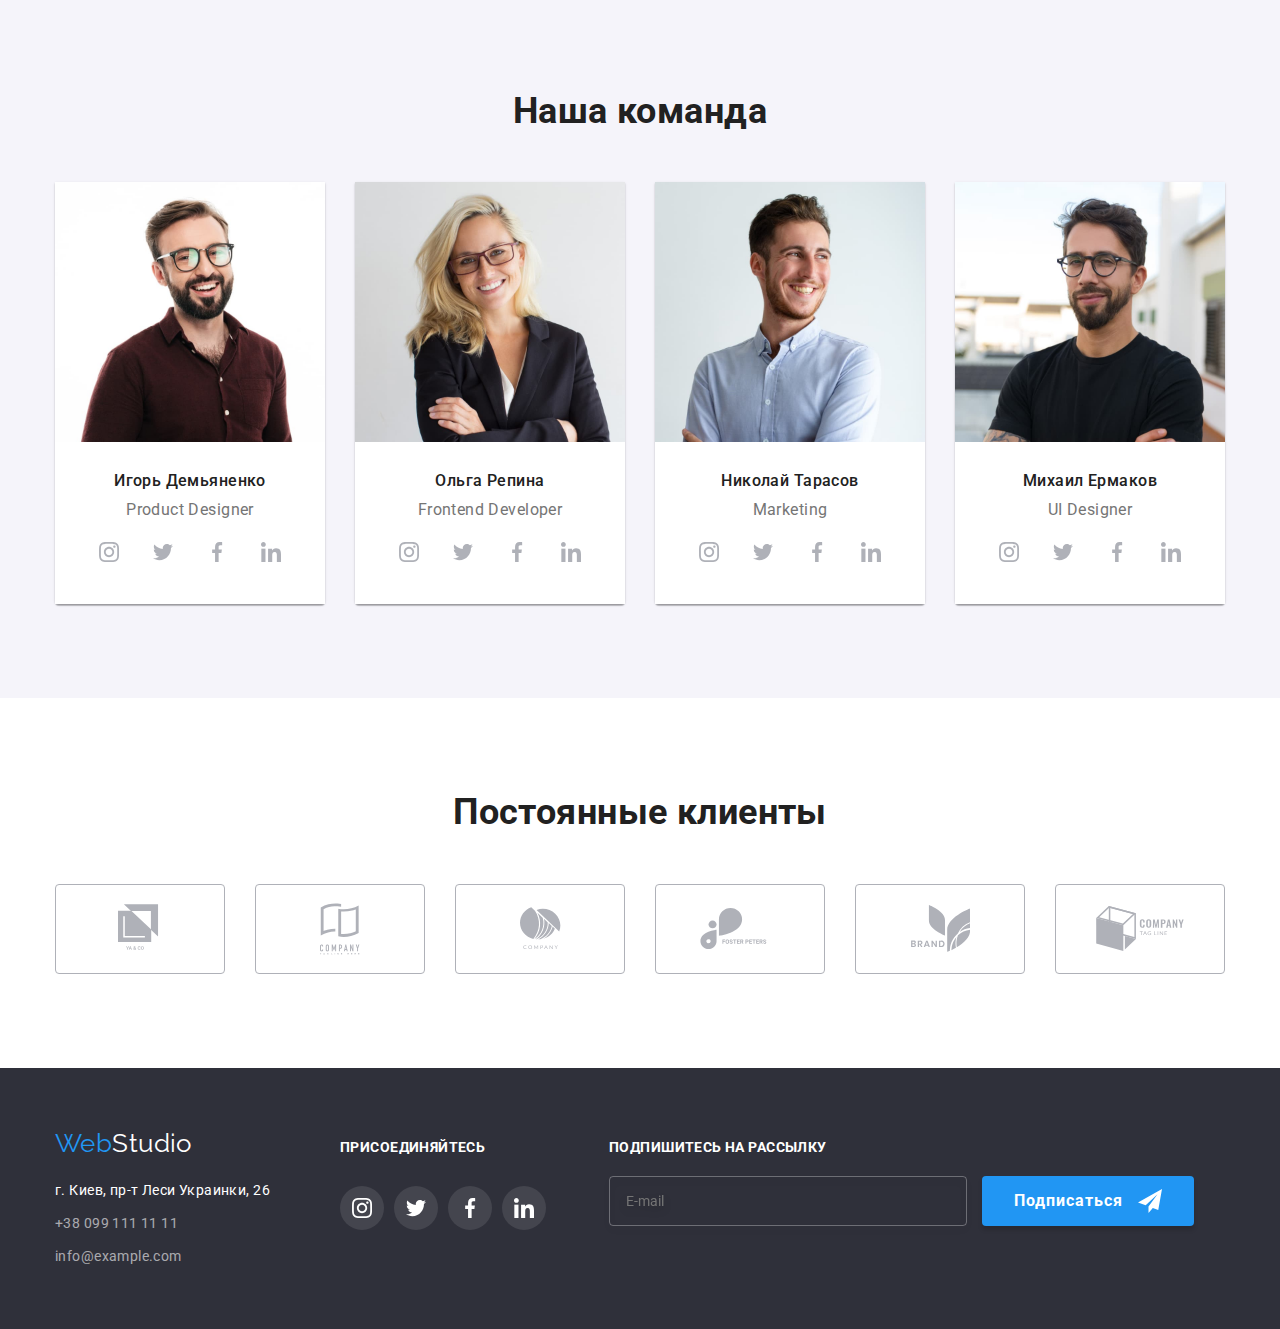
==== commit 260f4362: "ДЗ-6 ресабміт" ====
--- a/index.html
+++ b/index.html
@@ -603,7 +603,9 @@
             </svg>
           </button>
 
-          <h3 class="modal-title">Оставьте свои данные, мы вам перезвоним</h3>
+          <label class="modal-title"
+            >Оставьте свои данные, мы вам перезвоним</label
+          >
           <label class="modal-label" for="user_name"> Имя </label>
           <div class="inputs">
             <input
--- a/css/styles.css
+++ b/css/styles.css
@@ -230,6 +230,7 @@
   background-color: var(--accent-color);
   font-size: 16px;
   line-height: 1.87;
+  font-weight: bold;
   text-align: center;
   letter-spacing: 0.06em;
   color: var(--white-color);
@@ -741,6 +742,7 @@
   top: 50%;
   left: 50%;
   transform: translate(-50%, -50%);
+  padding: 40px;
   width: 100%;
   max-width: 528px;
   min-height: 581px;
@@ -754,7 +756,6 @@
   display: flex;
   flex-direction: column;
   justify-content: center;
-  margin: auto;
 }
 .modal-title {
   margin-bottom: 12px;
@@ -820,6 +821,7 @@
 .input:hover,
 .input:focus {
   border-color: var(--accent-color);
+  outline: none;
 }
 
 .modal-label {
@@ -833,6 +835,8 @@
 .modal-icons-svg {
   fill: currentColor;
   position: absolute;
+  top: 0;
+  left: 0;
   left: 15px;
   top: 50%;
   transform: translatey(-50%);
@@ -875,6 +879,7 @@
   margin-bottom: 30px;
   justify-content: center;
   align-items: baseline;
+  cursor: pointer;
 }
 .checkbox-label {
   margin-bottom: 30px;
@@ -904,4 +909,11 @@
 
 .checkbox-link {
   color: var(--accent-color);
-}
+  transition: border-color 250ms cubic-bezier(0.4, 0, 0.2, 1);
+}
+.checkbox-link:hover,
+.checkbox-link:focus-within {
+  border: 1px solid var(--accent-color);
+  border-radius: 2px;
+  outline: none;
+}
